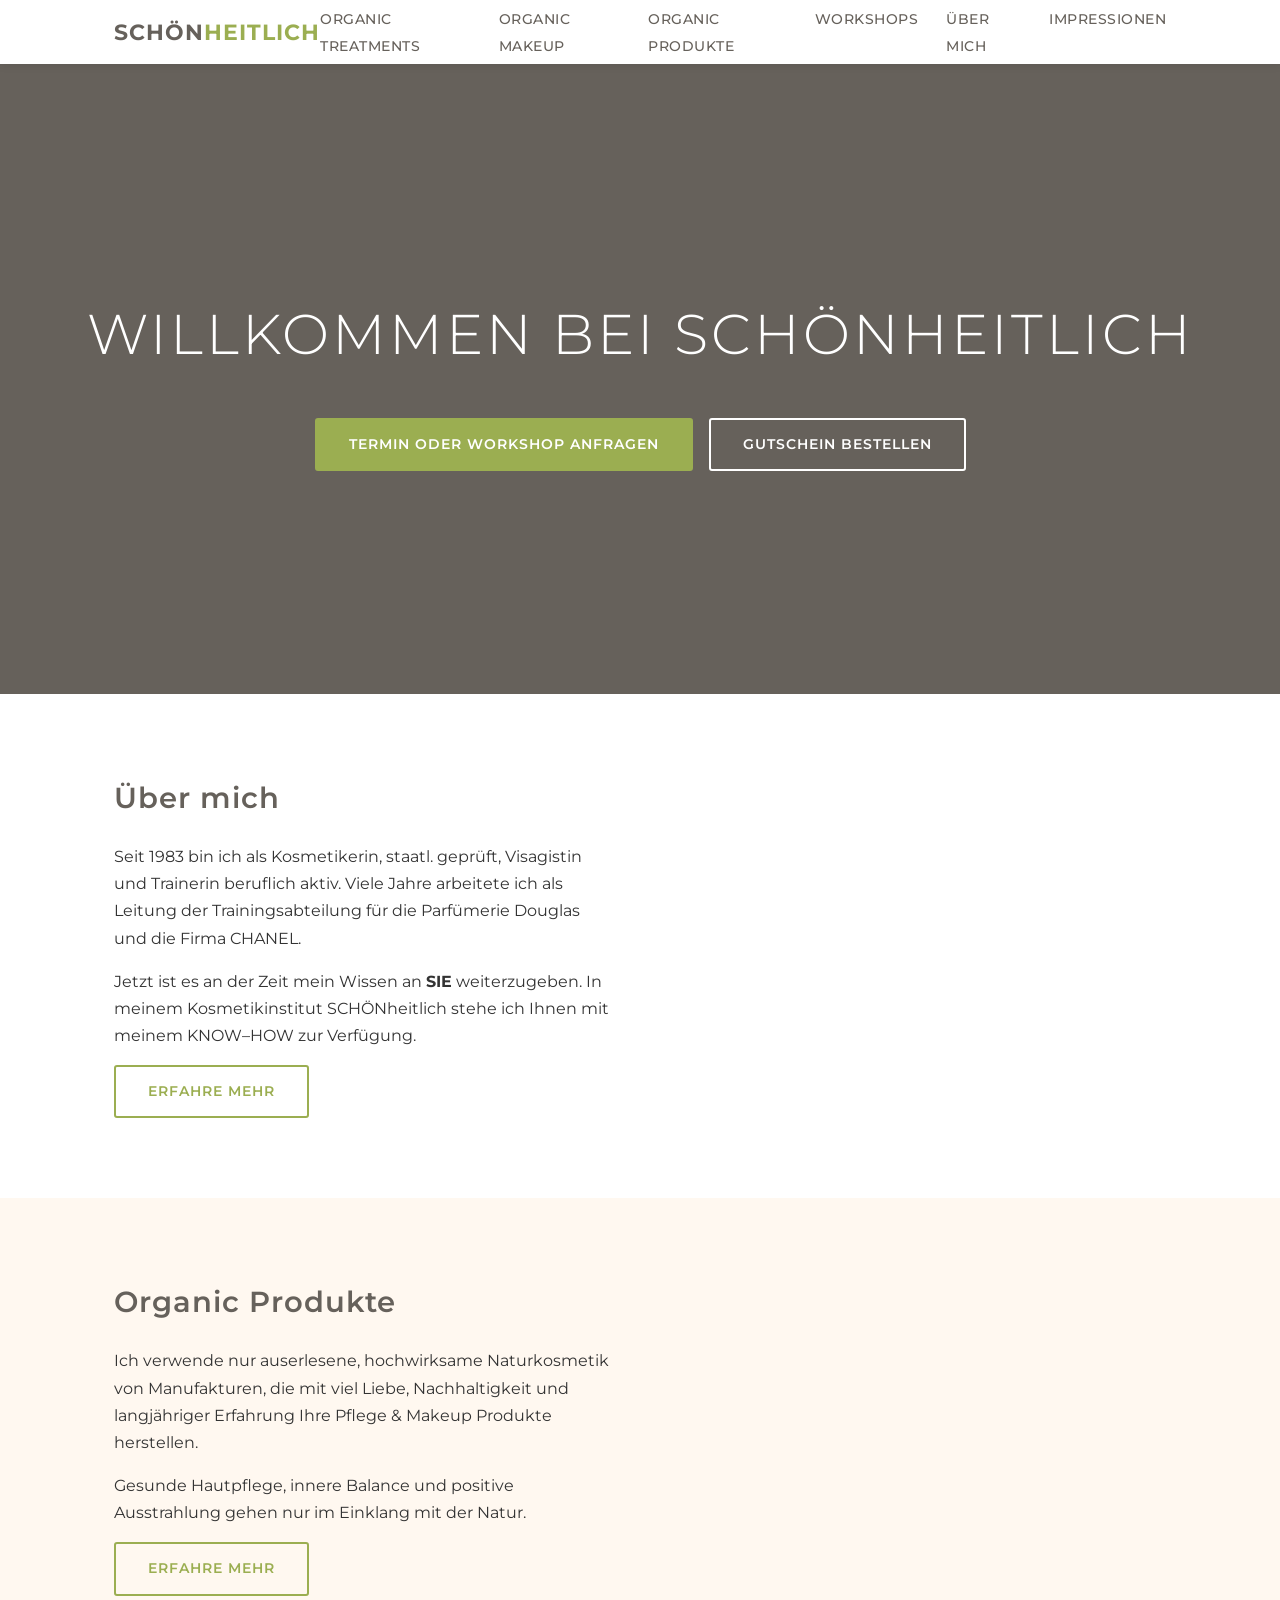
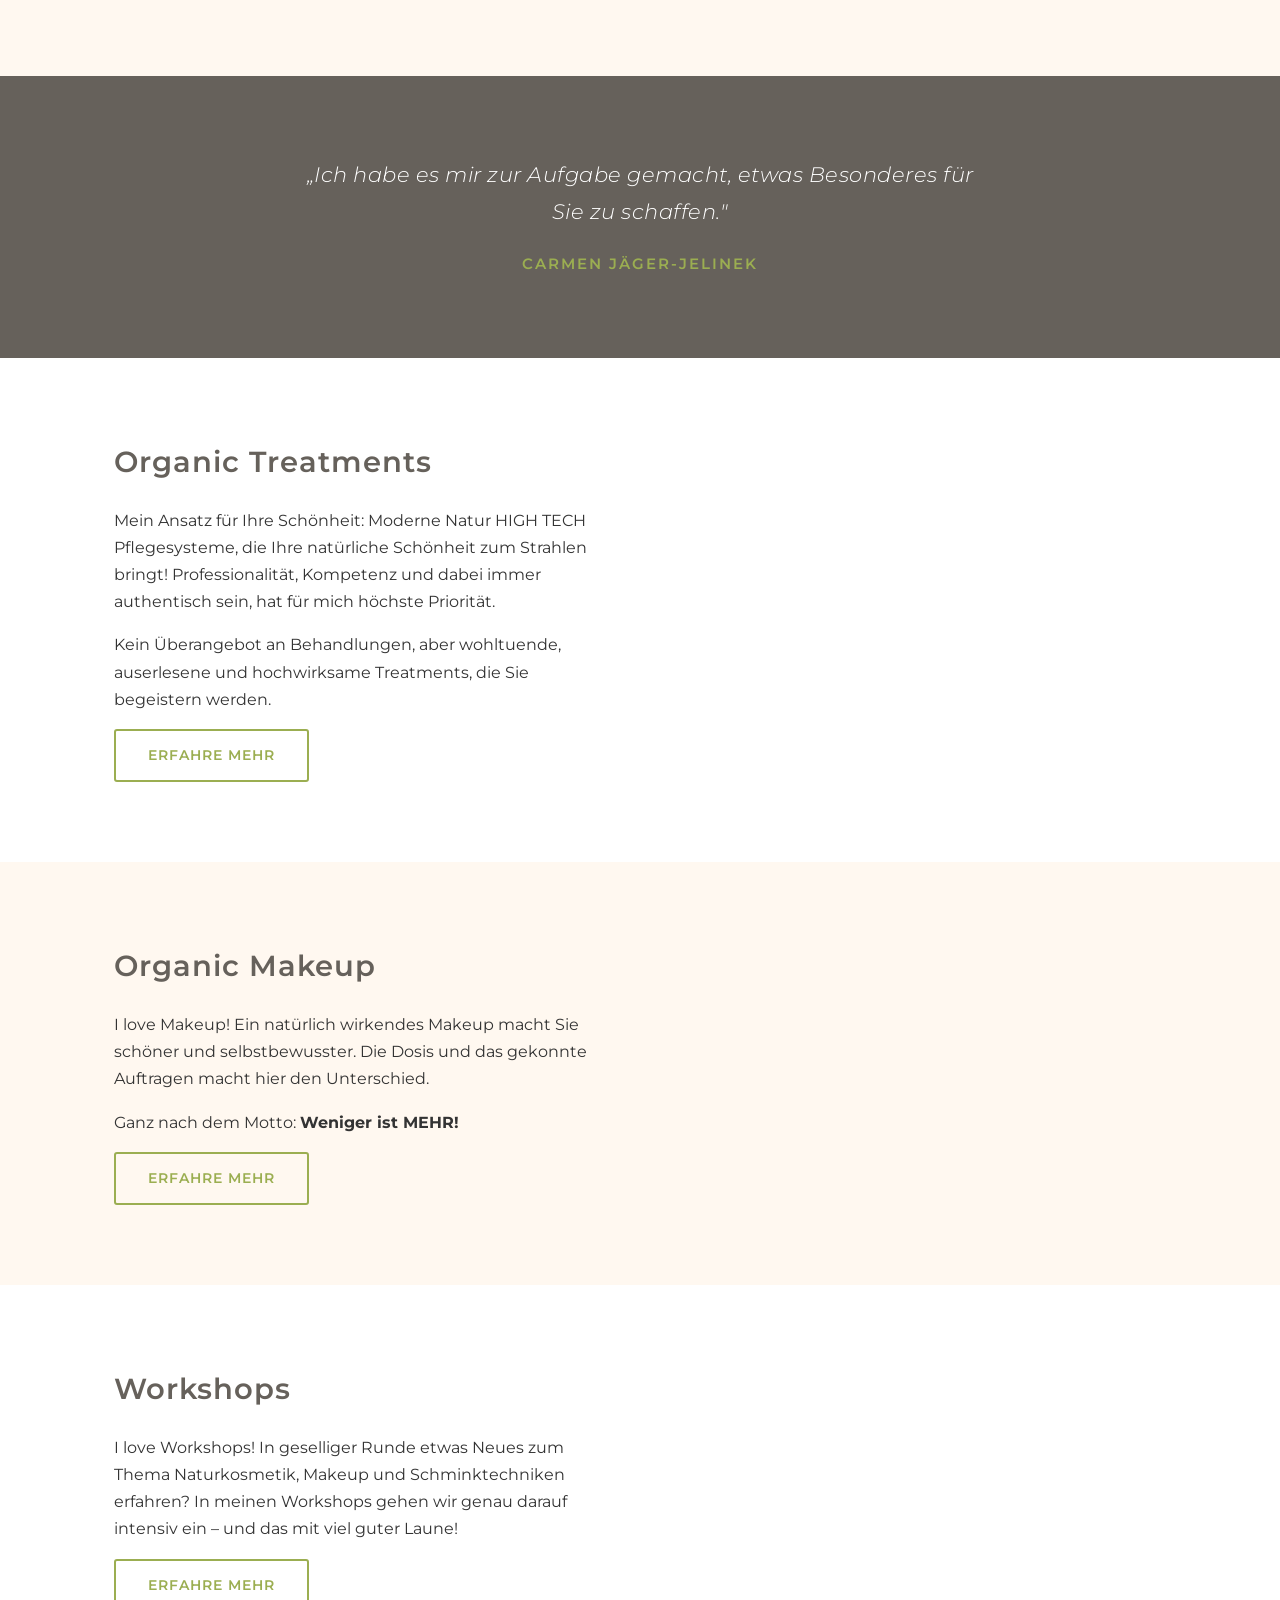
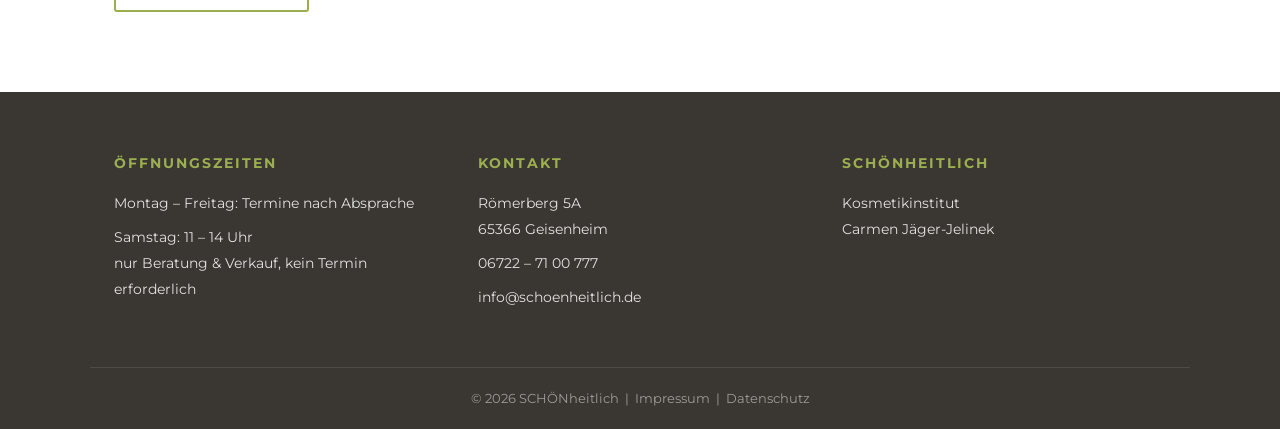
==== index.html @ 06142562 "Add files via upload" ====
<!DOCTYPE html>
<html lang="de">
<head>
  <meta charset="UTF-8" />
  <meta name="viewport" content="width=device-width, initial-scale=1.0" />
  <title>SCHÖNheitlich – Kosmetikinstitut Carmen Jäger-Jelinek</title>
  <meta name="description" content="Kosmetikinstitut SCHÖNheitlich in Geisenheim – Organic Treatments, Makeup, Workshops und Naturkosmetik von Carmen Jäger-Jelinek." />
  <link rel="preconnect" href="https://fonts.googleapis.com" />
  <link rel="preconnect" href="https://fonts.gstatic.com" crossorigin />
  <link href="https://fonts.googleapis.com/css2?family=Montserrat:wght@300;400;500;600;700&display=swap" rel="stylesheet" />
  <link rel="stylesheet" href="style.css" />
</head>
<body>

  <!-- NAVIGATION -->
  <nav class="navbar">
    <div class="nav-container">
      <a href="index.html" class="nav-logo">SCHÖN<span>heitlich</span></a>
      <button class="nav-toggle" onclick="toggleMenu()">☰</button>
      <ul class="nav-links" id="navLinks">
        <li><a href="behandlungen.html">Organic Treatments</a></li>
        <li><a href="makeup.html">Organic Makeup</a></li>
        <li><a href="produkte.html">Organic Produkte</a></li>
        <li><a href="workshops.html">Workshops</a></li>
        <li><a href="ueber-mich.html">Über mich</a></li>
        <li><a href="impressionen.html">Impressionen</a></li>
      </ul>
    </div>
  </nav>

  <!-- HERO -->
  <section class="hero">
    <div class="hero-overlay"></div>
    <div class="hero-content">
      <h1>Willkommen bei Schönheitlich</h1>
      <div class="hero-buttons">
        <a href="mailto:info@schoenheitlich.de?subject=Terminanfrage" class="btn btn-primary">Termin oder Workshop anfragen</a>
        <a href="mailto:info@schoenheitlich.de?subject=Gutschein bestellen" class="btn btn-outline">Gutschein bestellen</a>
      </div>
    </div>
  </section>

  <!-- ÜBER MICH TEASER -->
  <section class="section section-light">
    <div class="container two-col">
      <div class="text-block">
        <h2>Über mich</h2>
        <p>Seit 1983 bin ich als Kosmetikerin, staatl. geprüft, Visagistin und Trainerin beruflich aktiv. Viele Jahre arbeitete ich als Leitung der Trainingsabteilung für die Parfümerie Douglas und die Firma CHANEL.</p>
        <p>Jetzt ist es an der Zeit mein Wissen an <strong>SIE</strong> weiterzugeben. In meinem Kosmetikinstitut SCHÖNheitlich stehe ich Ihnen mit meinem KNOW–HOW zur Verfügung.</p>
        <a href="ueber-mich.html" class="btn btn-secondary">Erfahre mehr</a>
      </div>
      <div class="image-block">
        <img src="images/about-me-1.jpg" alt="Carmen Jäger-Jelinek" onerror="this.style.display='none'" />
      </div>
    </div>
  </section>

  <!-- ORGANIC PRODUKTE TEASER -->
  <section class="section section-cream">
    <div class="container two-col reverse">
      <div class="image-block">
        <img src="images/products-1-1.jpg" alt="Organic Produkte" onerror="this.style.display='none'" />
      </div>
      <div class="text-block">
        <h2>Organic Produkte</h2>
        <p>Ich verwende nur auserlesene, hochwirksame Naturkosmetik von Manufakturen, die mit viel Liebe, Nachhaltigkeit und langjähriger Erfahrung Ihre Pflege & Makeup Produkte herstellen.</p>
        <p>Gesunde Hautpflege, innere Balance und positive Ausstrahlung gehen nur im Einklang mit der Natur.</p>
        <a href="produkte.html" class="btn btn-secondary">Erfahre mehr</a>
      </div>
    </div>
  </section>

  <!-- ZITAT -->
  <section class="section section-dark quote-section">
    <div class="container">
      <blockquote>
        „Ich habe es mir zur Aufgabe gemacht, etwas Besonderes für Sie zu schaffen."
        <cite>Carmen Jäger-Jelinek</cite>
      </blockquote>
    </div>
  </section>

  <!-- TREATMENTS TEASER -->
  <section class="section section-light">
    <div class="container two-col">
      <div class="text-block">
        <h2>Organic Treatments</h2>
        <p>Mein Ansatz für Ihre Schönheit: Moderne Natur HIGH TECH Pflegesysteme, die Ihre natürliche Schönheit zum Strahlen bringt! Professionalität, Kompetenz und dabei immer authentisch sein, hat für mich höchste Priorität.</p>
        <p>Kein Überangebot an Behandlungen, aber wohltuende, auserlesene und hochwirksame Treatments, die Sie begeistern werden.</p>
        <a href="behandlungen.html" class="btn btn-secondary">Erfahre mehr</a>
      </div>
      <div class="image-block">
        <img src="images/treatments-1-1.jpg" alt="Organic Treatments" onerror="this.style.display='none'" />
      </div>
    </div>
  </section>

  <!-- MAKEUP TEASER -->
  <section class="section section-cream">
    <div class="container two-col reverse">
      <div class="image-block">
        <img src="images/makeup-1.jpg" alt="Organic Makeup" onerror="this.style.display='none'" />
      </div>
      <div class="text-block">
        <h2>Organic Makeup</h2>
        <p>I love Makeup! Ein natürlich wirkendes Makeup macht Sie schöner und selbstbewusster. Die Dosis und das gekonnte Auftragen macht hier den Unterschied.</p>
        <p>Ganz nach dem Motto: <strong>Weniger ist MEHR!</strong></p>
        <a href="makeup.html" class="btn btn-secondary">Erfahre mehr</a>
      </div>
    </div>
  </section>

  <!-- WORKSHOPS TEASER -->
  <section class="section section-light">
    <div class="container two-col">
      <div class="text-block">
        <h2>Workshops</h2>
        <p>I love Workshops! In geselliger Runde etwas Neues zum Thema Naturkosmetik, Makeup und Schminktechniken erfahren? In meinen Workshops gehen wir genau darauf intensiv ein – und das mit viel guter Laune!</p>
        <a href="workshops.html" class="btn btn-secondary">Erfahre mehr</a>
      </div>
      <div class="image-block">
        <img src="images/workshops-1.jpg" alt="Workshops" onerror="this.style.display='none'" />
      </div>
    </div>
  </section>

  <!-- FOOTER -->
  <footer class="footer">
    <div class="container footer-grid">
      <div class="footer-col">
        <h3>Öffnungszeiten</h3>
        <p>Montag – Freitag: Termine nach Absprache</p>
        <p>Samstag: 11 – 14 Uhr<br/>nur Beratung & Verkauf, kein Termin erforderlich</p>
      </div>
      <div class="footer-col">
        <h3>Kontakt</h3>
        <p>Römerberg 5A<br/>65366 Geisenheim</p>
        <p><a href="tel:+4967227100777">06722 – 71 00 777</a></p>
        <p><a href="mailto:info@schoenheitlich.de">info@schoenheitlich.de</a></p>
      </div>
      <div class="footer-col">
        <h3>SCHÖNheitlich</h3>
        <p>Kosmetikinstitut<br/>Carmen Jäger-Jelinek</p>
      </div>
    </div>
    <div class="footer-bottom">
      <p>© 2026 SCHÖNheitlich &nbsp;|&nbsp; <a href="impressum.html">Impressum</a> &nbsp;|&nbsp; <a href="datenschutz.html">Datenschutz</a></p>
    </div>
  </footer>

  <script>
    function toggleMenu() {
      document.getElementById('navLinks').classList.toggle('open');
    }
  </script>
</body>
</html>
---- style.css ----
/* ============================================================
   SCHÖNheitlich – Stylesheet
   Farben: Olivgrün #9BAE51, Warmgrau #66615B, Creme #FFEBCB
   Schrift: Montserrat (Google Fonts)
   ============================================================ */

*, *::before, *::after { box-sizing: border-box; margin: 0; padding: 0; }

:root {
  --green:   #9BAE51;
  --green-dark: #7a8c3e;
  --gray:    #66615B;
  --cream:   #FFF8F0;
  --dark:    #333333;
  --white:   #ffffff;
  --font:    'Montserrat', Helvetica, Arial, sans-serif;
}

html { scroll-behavior: smooth; }

body {
  font-family: var(--font);
  color: var(--dark);
  background: var(--white);
  font-size: 16px;
  line-height: 1.7;
}

/* ── LINKS ── */
a { color: var(--green); text-decoration: none; }
a:hover { color: var(--green-dark); }

/* ── CONTAINER ── */
.container {
  max-width: 1100px;
  margin: 0 auto;
  padding: 0 24px;
}

/* ── NAVIGATION ── */
.navbar {
  position: sticky;
  top: 0;
  z-index: 100;
  background: var(--white);
  box-shadow: 0 2px 8px rgba(0,0,0,0.08);
}

.nav-container {
  max-width: 1100px;
  margin: 0 auto;
  padding: 0 24px;
  display: flex;
  align-items: center;
  justify-content: space-between;
  height: 64px;
}

.nav-logo {
  font-size: 1.4rem;
  font-weight: 700;
  color: var(--gray);
  letter-spacing: 1px;
  text-transform: uppercase;
}
.nav-logo span { color: var(--green); }

.nav-links {
  list-style: none;
  display: flex;
  gap: 28px;
}

.nav-links a {
  font-size: 0.85rem;
  font-weight: 500;
  color: var(--gray);
  text-transform: uppercase;
  letter-spacing: 0.5px;
  transition: color 0.2s;
}
.nav-links a:hover { color: var(--green); }

.nav-toggle {
  display: none;
  background: none;
  border: none;
  font-size: 1.5rem;
  cursor: pointer;
  color: var(--gray);
}

/* ── HERO ── */
.hero {
  position: relative;
  min-height: 70vh;
  background: var(--gray) url('images/hero.jpg') center/cover no-repeat;
  display: flex;
  align-items: center;
  justify-content: center;
  text-align: center;
}

.hero-overlay {
  position: absolute;
  inset: 0;
  background: rgba(102, 97, 91, 0.55);
}

.hero-content {
  position: relative;
  z-index: 1;
  color: var(--white);
  padding: 40px 24px;
}

.hero-content h1 {
  font-size: clamp(2rem, 5vw, 3.5rem);
  font-weight: 300;
  letter-spacing: 3px;
  text-transform: uppercase;
  margin-bottom: 36px;
}

.hero-buttons {
  display: flex;
  gap: 16px;
  justify-content: center;
  flex-wrap: wrap;
}

/* ── BUTTONS ── */
.btn {
  display: inline-block;
  padding: 13px 32px;
  font-family: var(--font);
  font-size: 0.85rem;
  font-weight: 600;
  letter-spacing: 1px;
  text-transform: uppercase;
  border-radius: 3px;
  cursor: pointer;
  transition: all 0.2s;
}

.btn-primary {
  background: var(--green);
  color: var(--white);
  border: 2px solid var(--green);
}
.btn-primary:hover {
  background: var(--green-dark);
  border-color: var(--green-dark);
  color: var(--white);
}

.btn-outline {
  background: transparent;
  color: var(--white);
  border: 2px solid var(--white);
}
.btn-outline:hover {
  background: var(--white);
  color: var(--gray);
}

.btn-secondary {
  background: transparent;
  color: var(--green);
  border: 2px solid var(--green);
}
.btn-secondary:hover {
  background: var(--green);
  color: var(--white);
}

/* ── SECTIONS ── */
.section { padding: 80px 0; }
.section-light { background: var(--white); }
.section-cream  { background: var(--cream); }
.section-dark   { background: var(--gray); color: var(--white); }

.section h2 {
  font-size: 1.8rem;
  font-weight: 600;
  color: var(--gray);
  margin-bottom: 20px;
  letter-spacing: 1px;
}

.section-dark h2 { color: var(--white); }

.section p { margin-bottom: 16px; color: inherit; }

/* ── TWO COLUMN LAYOUT ── */
.two-col {
  display: grid;
  grid-template-columns: 1fr 1fr;
  gap: 60px;
  align-items: center;
}

.two-col.reverse { direction: rtl; }
.two-col.reverse > * { direction: ltr; }

.image-block img {
  width: 100%;
  height: 380px;
  object-fit: cover;
  border-radius: 4px;
  display: block;
}

/* ── QUOTE ── */
.quote-section { text-align: center; }
blockquote {
  font-size: 1.3rem;
  font-weight: 300;
  font-style: italic;
  letter-spacing: 0.5px;
  line-height: 1.8;
  max-width: 700px;
  margin: 0 auto;
}
blockquote cite {
  display: block;
  margin-top: 20px;
  font-size: 0.95rem;
  font-weight: 600;
  font-style: normal;
  letter-spacing: 2px;
  text-transform: uppercase;
  color: var(--green);
}

/* ── PAGE HEADER ── */
.page-header {
  background: var(--gray);
  color: var(--white);
  padding: 70px 24px 50px;
  text-align: center;
}
.page-header h1 {
  font-size: clamp(1.8rem, 4vw, 3rem);
  font-weight: 300;
  letter-spacing: 3px;
  text-transform: uppercase;
  margin-bottom: 12px;
}
.page-header p {
  font-size: 1.05rem;
  font-weight: 300;
  opacity: 0.85;
  max-width: 680px;
  margin: 0 auto;
}

/* ── SERVICE GRID ── */
.service-grid {
  display: grid;
  grid-template-columns: repeat(auto-fill, minmax(280px, 1fr));
  gap: 24px;
  margin-top: 40px;
}

.service-card {
  background: var(--white);
  border: 1px solid #e8e4df;
  border-radius: 4px;
  padding: 28px;
  transition: box-shadow 0.2s;
}
.service-card:hover { box-shadow: 0 4px 16px rgba(0,0,0,0.08); }

.service-card h3 {
  font-size: 1rem;
  font-weight: 600;
  color: var(--gray);
  margin-bottom: 6px;
}
.service-card .duration {
  font-size: 0.85rem;
  color: var(--green);
  font-weight: 500;
}

/* ── CATEGORY TITLE ── */
.category-title {
  font-size: 1.3rem;
  font-weight: 600;
  color: var(--green);
  border-bottom: 2px solid var(--green);
  padding-bottom: 8px;
  margin: 48px 0 20px;
  text-transform: uppercase;
  letter-spacing: 1px;
}

/* ── PRODUCT CARDS ── */
.product-grid {
  display: grid;
  grid-template-columns: repeat(auto-fill, minmax(300px, 1fr));
  gap: 32px;
  margin-top: 40px;
}

.product-card {
  background: var(--white);
  border: 1px solid #e8e4df;
  border-radius: 4px;
  padding: 32px 28px;
  transition: box-shadow 0.2s;
}
.product-card:hover { box-shadow: 0 4px 16px rgba(0,0,0,0.08); }

.product-card h3 {
  font-size: 1.1rem;
  font-weight: 700;
  color: var(--gray);
  margin-bottom: 12px;
}
.product-card p {
  font-size: 0.92rem;
  color: #555;
  margin-bottom: 8px;
  line-height: 1.6;
}

/* ── ABOUT PAGE ── */
.about-content {
  display: grid;
  grid-template-columns: 1fr 1fr;
  gap: 60px;
  align-items: start;
}
.about-content img {
  width: 100%;
  border-radius: 4px;
}
.about-text h2 {
  margin-bottom: 20px;
}
.about-text p {
  margin-bottom: 16px;
  color: var(--dark);
}
.about-signature {
  margin-top: 28px;
  font-size: 1.1rem;
  font-style: italic;
  font-weight: 500;
  color: var(--green);
}

/* ── FOOTER ── */
.footer {
  background: #3a3631;
  color: rgba(255,255,255,0.85);
  padding: 60px 0 0;
}

.footer-grid {
  display: grid;
  grid-template-columns: repeat(auto-fit, minmax(200px, 1fr));
  gap: 40px;
  padding-bottom: 48px;
}

.footer-col h3 {
  font-size: 0.85rem;
  font-weight: 700;
  letter-spacing: 2px;
  text-transform: uppercase;
  color: var(--green);
  margin-bottom: 16px;
}

.footer-col p {
  font-size: 0.9rem;
  line-height: 1.8;
  margin-bottom: 8px;
}

.footer-col a {
  color: rgba(255,255,255,0.85);
  transition: color 0.2s;
}
.footer-col a:hover { color: var(--green); }

.footer-bottom {
  border-top: 1px solid rgba(255,255,255,0.1);
  padding: 20px 24px;
  text-align: center;
  font-size: 0.8rem;
  color: rgba(255,255,255,0.5);
  max-width: 1100px;
  margin: 0 auto;
}
.footer-bottom a { color: rgba(255,255,255,0.5); }
.footer-bottom a:hover { color: var(--green); }

/* ── IMPRESSIONEN ── */
.gallery-grid {
  display: grid;
  grid-template-columns: repeat(auto-fill, minmax(280px, 1fr));
  gap: 16px;
  margin-top: 40px;
}
.gallery-grid img {
  width: 100%;
  height: 260px;
  object-fit: cover;
  border-radius: 4px;
  display: block;
  transition: transform 0.3s;
}
.gallery-grid img:hover { transform: scale(1.02); }

/* ── RESPONSIVE ── */
@media (max-width: 768px) {
  .nav-toggle { display: block; }
  .nav-links {
    display: none;
    flex-direction: column;
    position: absolute;
    top: 64px;
    left: 0; right: 0;
    background: var(--white);
    padding: 16px 24px 24px;
    box-shadow: 0 4px 12px rgba(0,0,0,0.1);
    gap: 16px;
  }
  .nav-links.open { display: flex; }

  .two-col,
  .two-col.reverse,
  .about-content {
    grid-template-columns: 1fr;
    direction: ltr;
    gap: 32px;
  }

  .hero { min-height: 55vh; }
  .section { padding: 56px 0; }
  .image-block img { height: 260px; }
}
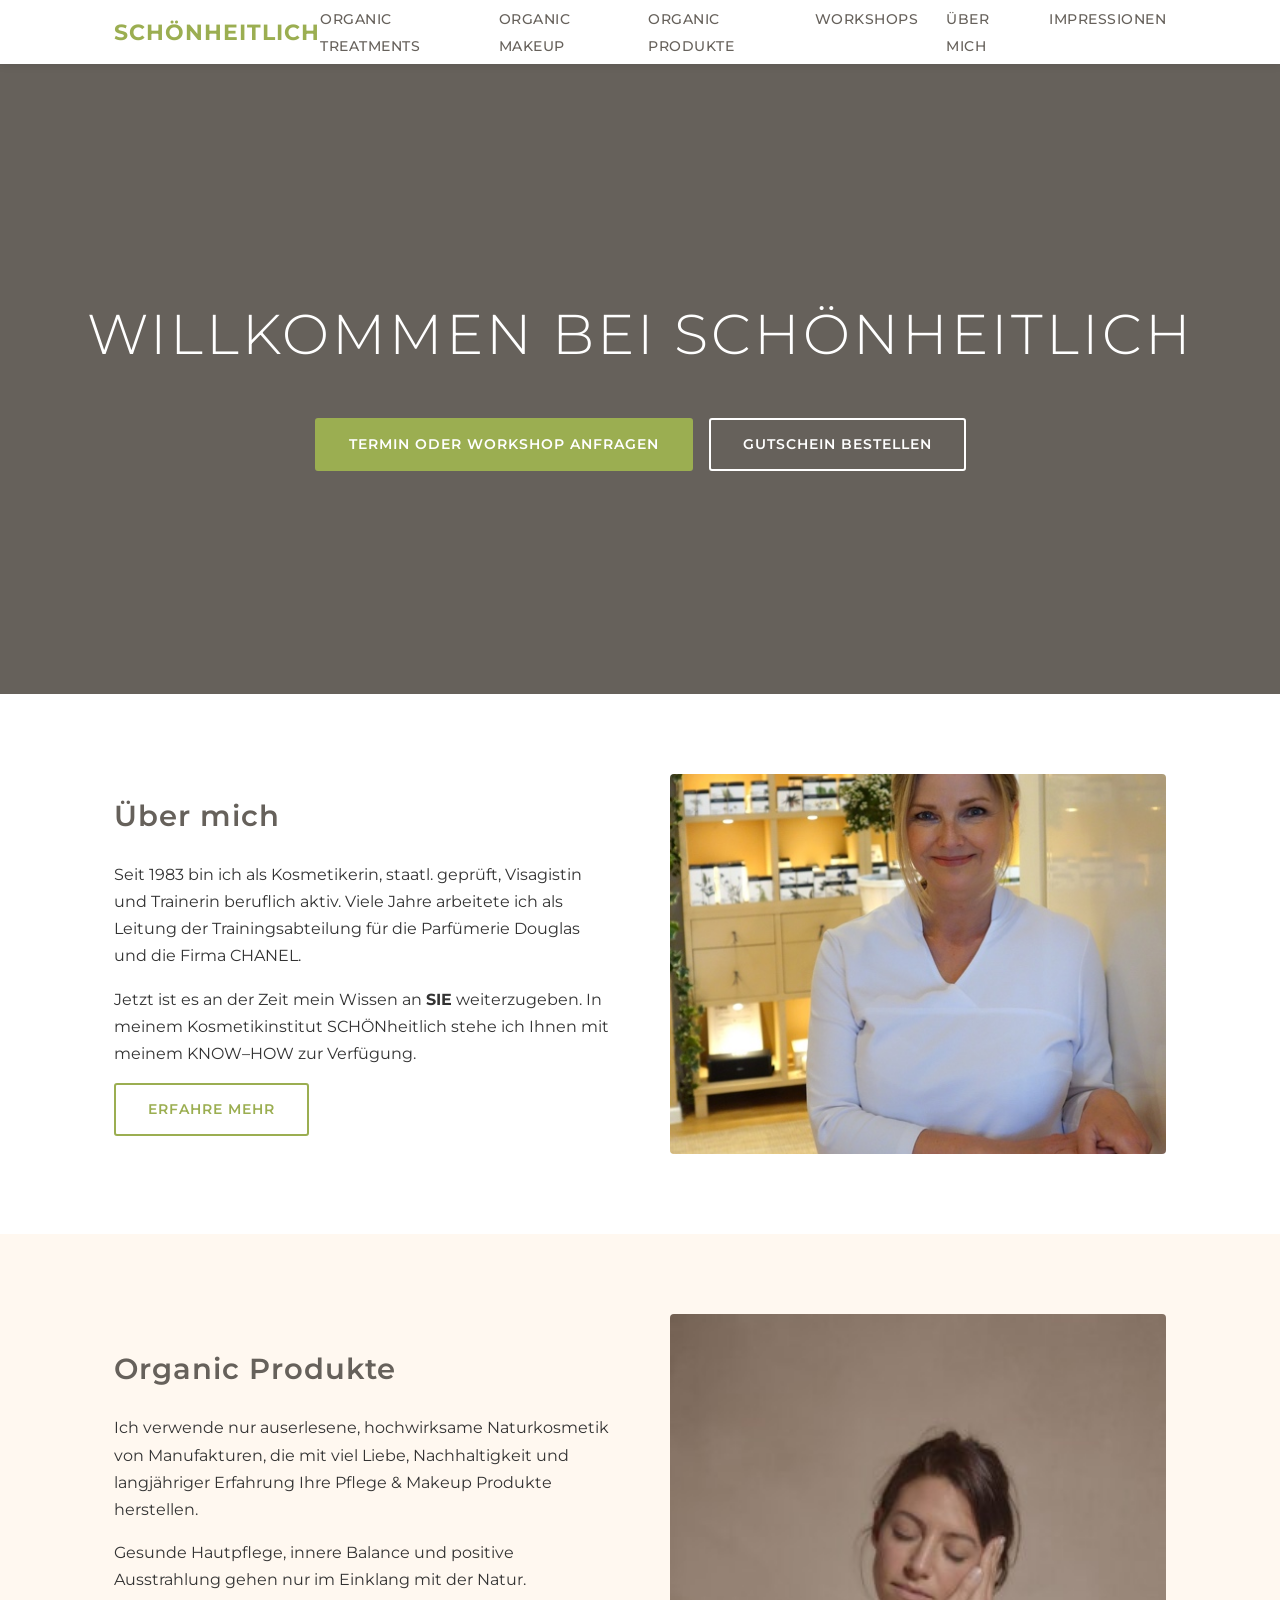
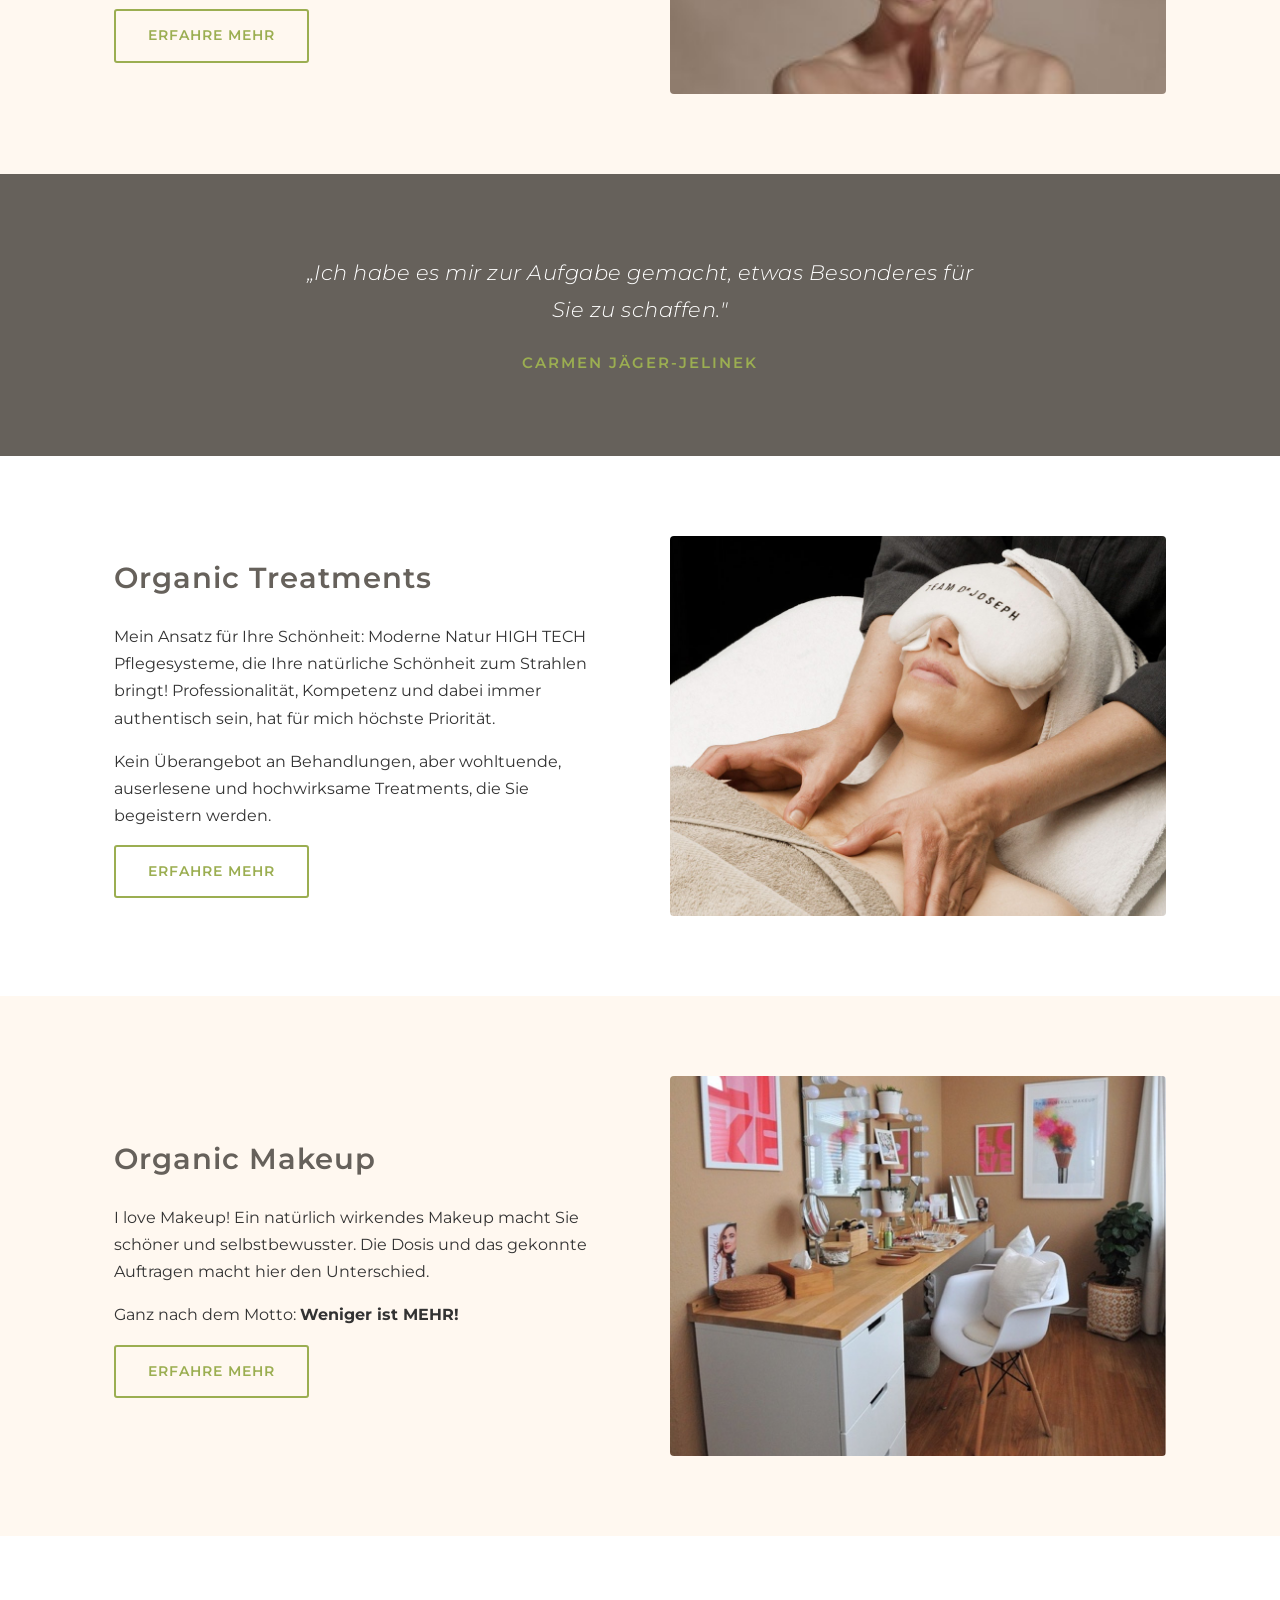
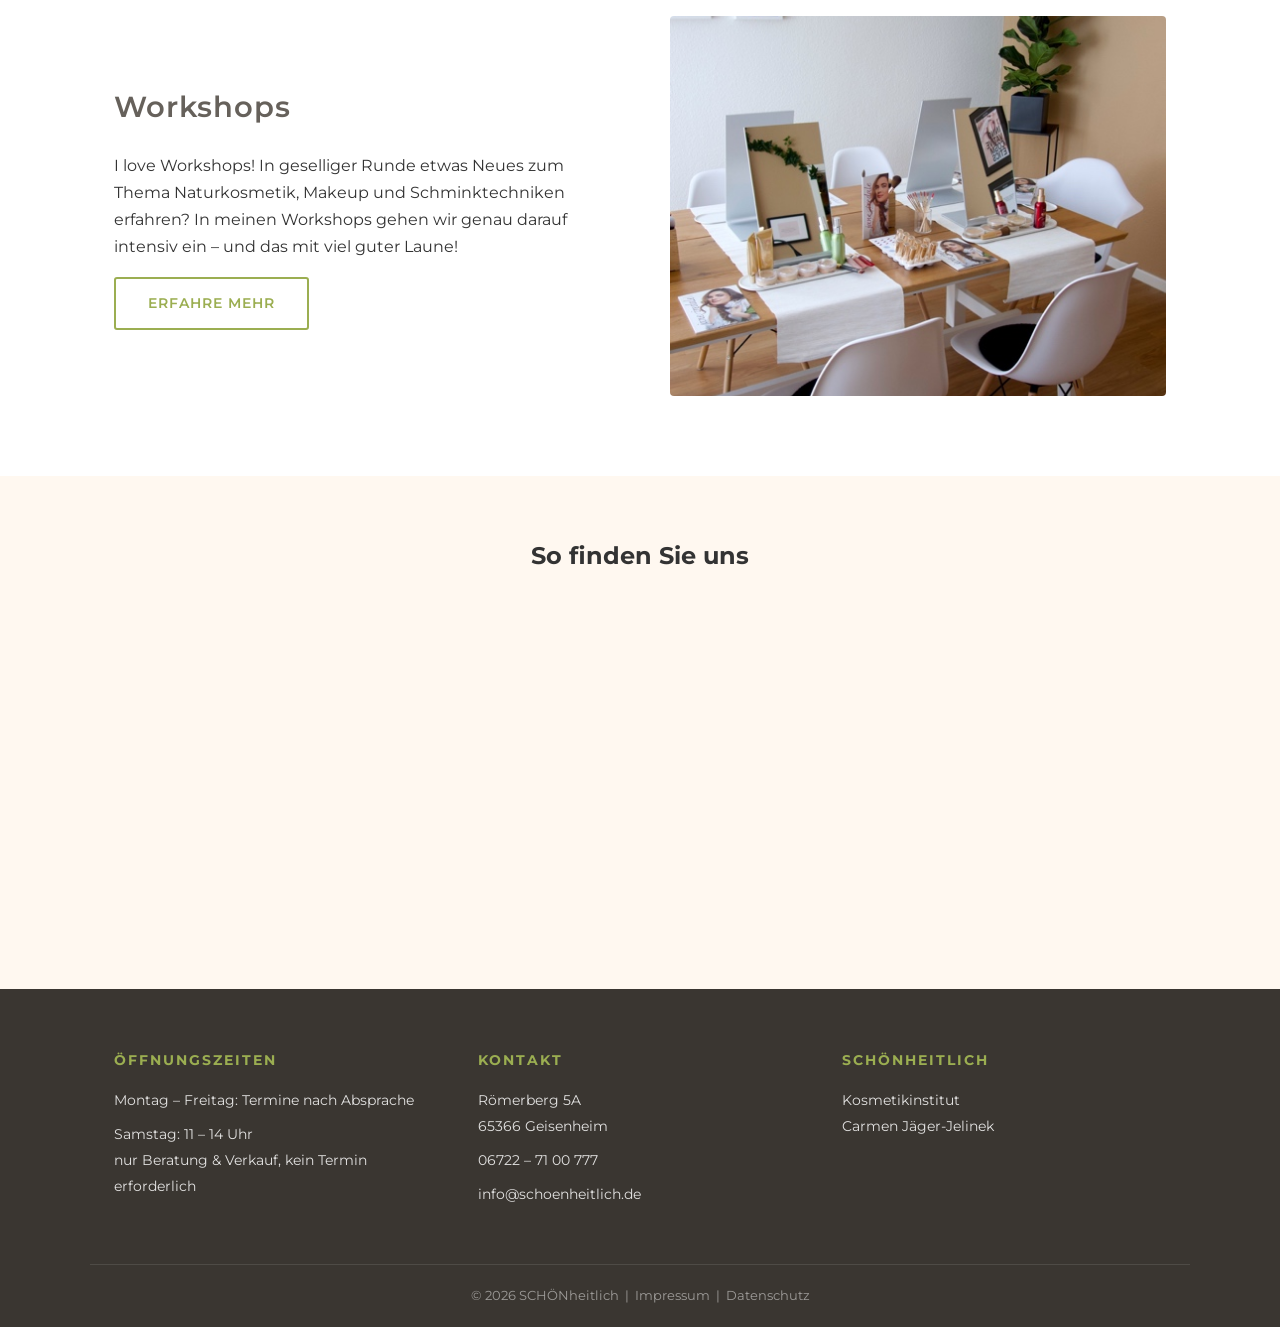
==== commit f9afbdb5: "Add files via upload" ====
--- a/index.html
+++ b/index.html
@@ -15,7 +15,10 @@
   <!-- NAVIGATION -->
   <nav class="navbar">
     <div class="nav-container">
-      <a href="index.html" class="nav-logo">SCHÖN<span>heitlich</span></a>
+      <a href="index.html" class="nav-logo">
+        <img src="images/logo-nav.svg" alt="SCHÖNheitlich Logo" onerror="this.style.display='none';this.nextElementSibling.style.display='inline'" />
+        <span class="logo-fallback">SCHÖN<span style="color:var(--green)">heitlich</span></span>
+      </a>
       <button class="nav-toggle" onclick="toggleMenu()">☰</button>
       <ul class="nav-links" id="navLinks">
         <li><a href="behandlungen.html">Organic Treatments</a></li>
@@ -124,6 +127,20 @@
     </div>
   </section>
 
+  <!-- GOOGLE MAPS -->
+  <section class="map-section">
+    <div class="container">
+      <h2>So finden Sie uns</h2>
+    </div>
+    <div class="map-wrapper">
+      <iframe
+        src="https://maps.google.com/maps?q=R%C3%B6merberg+5A%2C+65366+Geisenheim%2C+Deutschland&output=embed&z=15&hl=de"
+        loading="lazy"
+        title="SCHÖNheitlich auf Google Maps">
+      </iframe>
+    </div>
+  </section>
+
   <!-- FOOTER -->
   <footer class="footer">
     <div class="container footer-grid">
--- a/style.css
+++ b/style.css
@@ -57,13 +57,21 @@
 }
 
 .nav-logo {
+  display: flex;
+  align-items: center;
   font-size: 1.4rem;
   font-weight: 700;
   color: var(--gray);
   letter-spacing: 1px;
   text-transform: uppercase;
 }
+.nav-logo img {
+  height: 44px;
+  width: auto;
+}
 .nav-logo span { color: var(--green); }
+.nav-logo .logo-fallback { display: none; }
+.nav-logo img + .logo-fallback { display: none; }
 
 .nav-links {
   list-style: none;
@@ -94,7 +102,7 @@
 .hero {
   position: relative;
   min-height: 70vh;
-  background: var(--gray) url('images/hero.jpg') center/cover no-repeat;
+  background: var(--gray) url('images/wakeup.jpg') center/cover no-repeat;
   display: flex;
   align-items: center;
   justify-content: center;
@@ -350,6 +358,60 @@
   font-style: italic;
   font-weight: 500;
   color: var(--green);
+}
+
+/* ── GOOGLE MAPS ── */
+.map-section {
+  background: var(--cream);
+  padding: 60px 0 0;
+}
+.map-section h2 {
+  text-align: center;
+  margin-bottom: 32px;
+}
+.map-wrapper {
+  width: 100%;
+  height: 380px;
+  overflow: hidden;
+}
+.map-wrapper iframe {
+  width: 100%;
+  height: 100%;
+  border: 0;
+  display: block;
+}
+
+/* ── PAGE HERO (Hintergrundbild auf Unterseiten) ── */
+.page-header-img {
+  position: relative;
+  min-height: 280px;
+  background: var(--gray) url('images/shop.jpg') center/cover no-repeat;
+  display: flex;
+  align-items: center;
+  justify-content: center;
+  text-align: center;
+}
+.page-header-img .overlay {
+  position: absolute;
+  inset: 0;
+  background: rgba(102, 97, 91, 0.6);
+}
+.page-header-img .page-header-content {
+  position: relative;
+  z-index: 1;
+  color: var(--white);
+}
+.page-header-img h1 {
+  font-size: clamp(1.8rem, 4vw, 3rem);
+  font-weight: 300;
+  letter-spacing: 3px;
+  text-transform: uppercase;
+  margin-bottom: 8px;
+  color: var(--white);
+}
+.page-header-img p {
+  opacity: 0.85;
+  font-size: 1rem;
 }
 
 /* ── FOOTER ── */
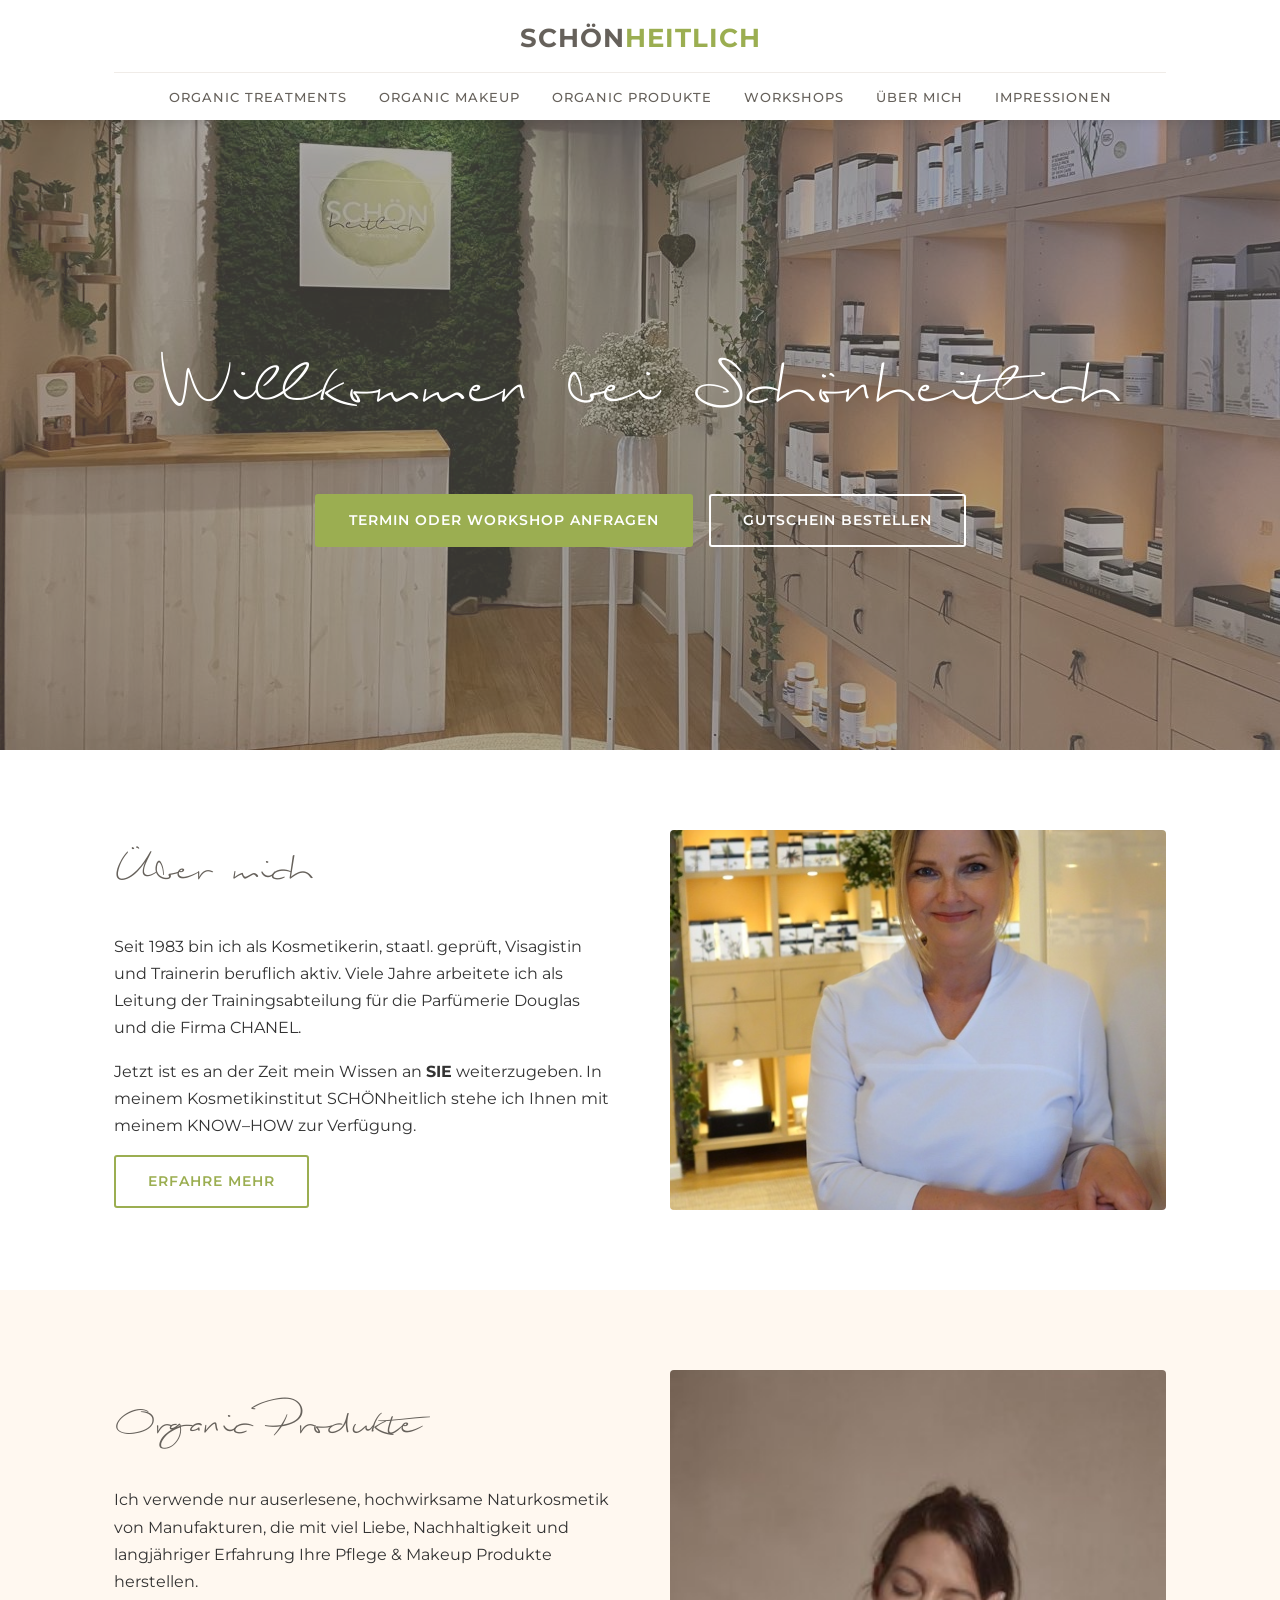
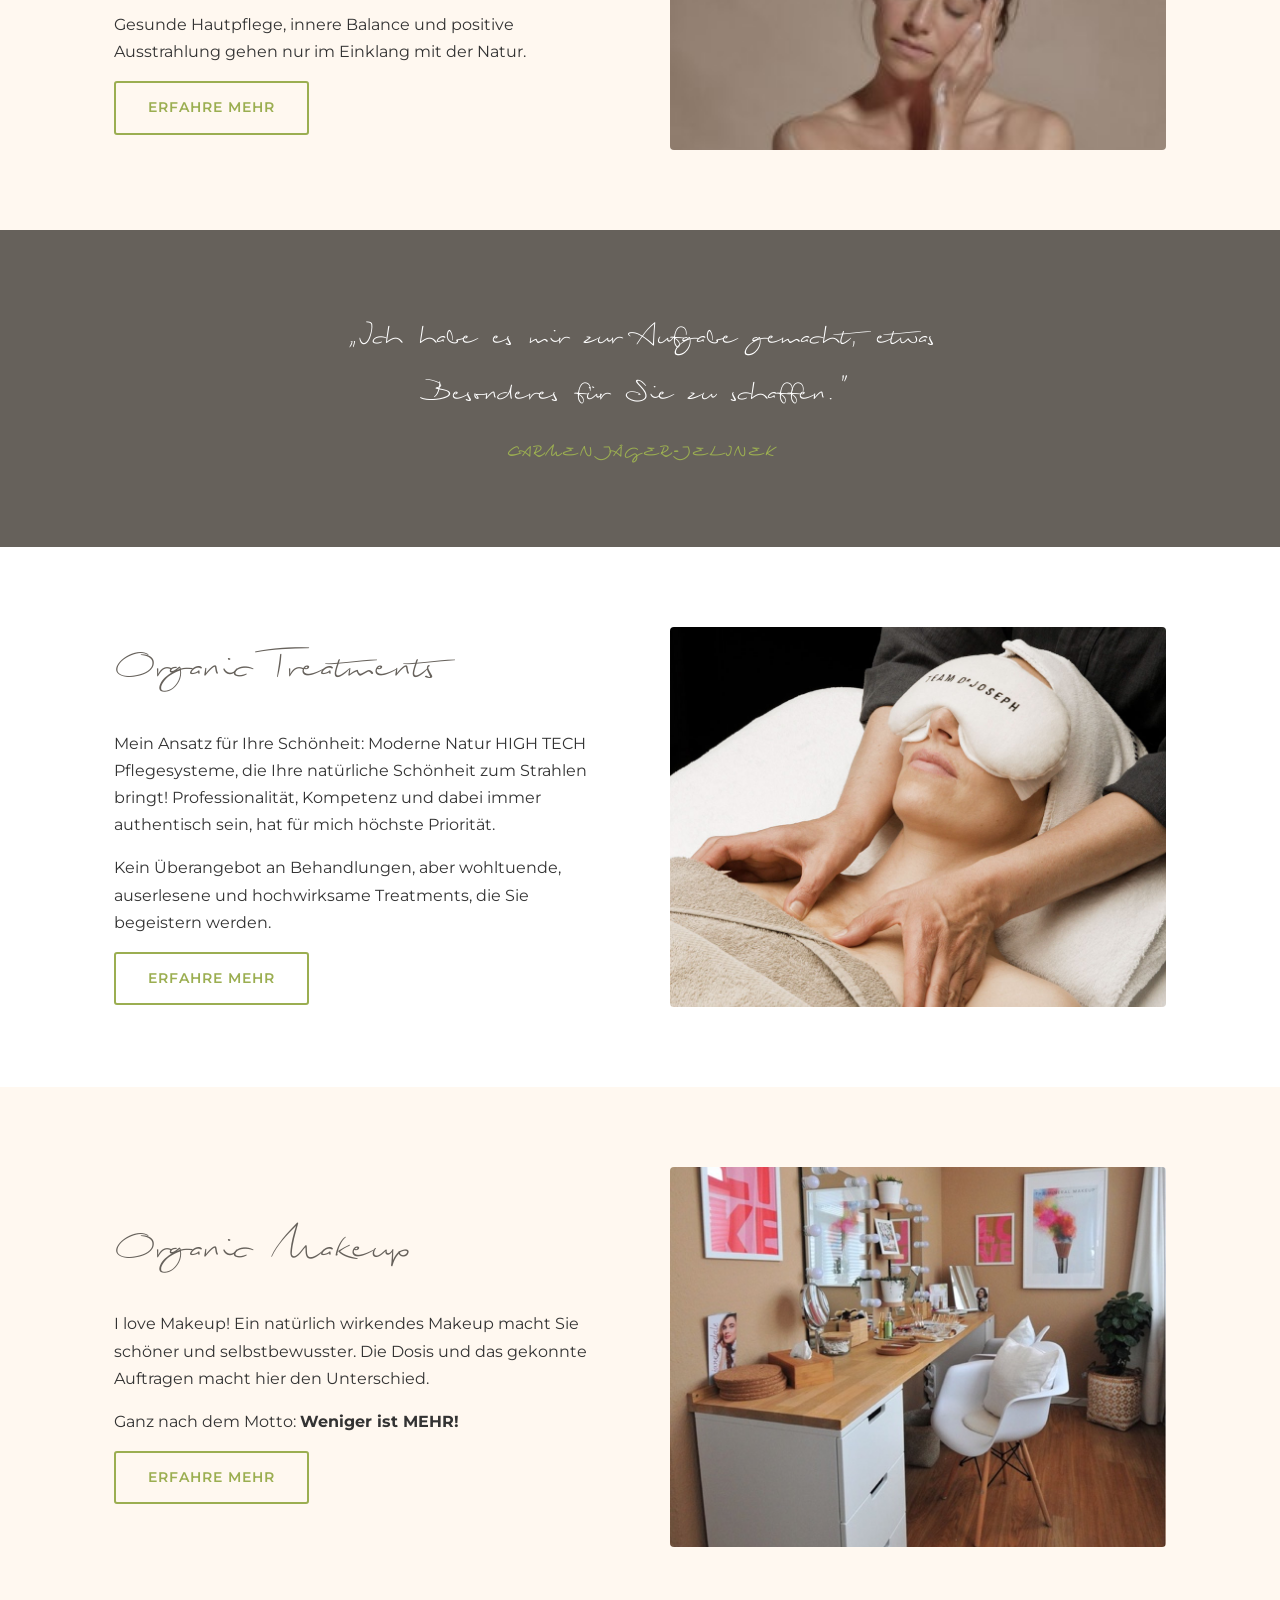
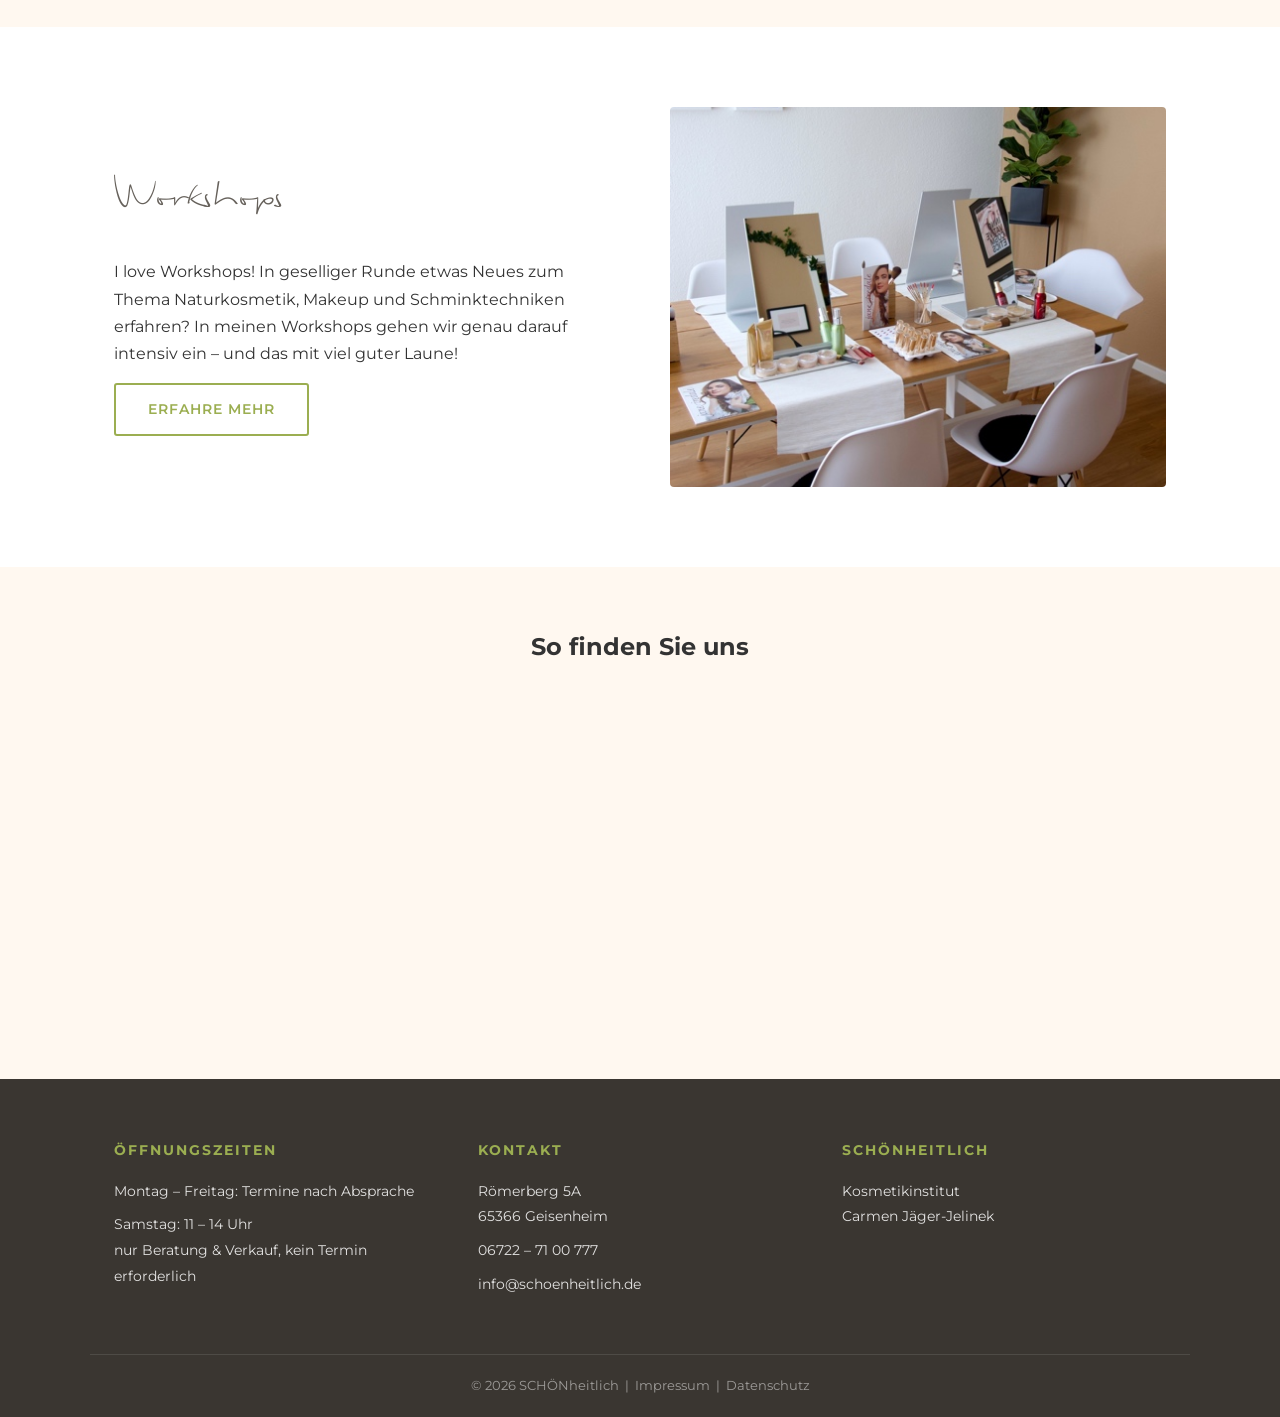
==== commit 286841e7: "Add files via upload" ====
--- a/index.html
+++ b/index.html
@@ -14,9 +14,9 @@
 
   <!-- NAVIGATION -->
   <nav class="navbar">
-    <div class="nav-container">
+    <div class="nav-container" style="position:relative;">
       <a href="index.html" class="nav-logo">
-        <img src="images/logo-nav.svg" alt="SCHÖNheitlich Logo" onerror="this.style.display='none';this.nextElementSibling.style.display='inline'" />
+        <img src="images/logo.svg" alt="SCHÖNheitlich Logo" onerror="this.style.display='none';this.nextElementSibling.style.display='inline'" />
         <span class="logo-fallback">SCHÖN<span style="color:var(--green)">heitlich</span></span>
       </a>
       <button class="nav-toggle" onclick="toggleMenu()">☰</button>
--- a/style.css
+++ b/style.css
@@ -1,8 +1,16 @@
 /* ============================================================
    SCHÖNheitlich – Stylesheet
    Farben: Olivgrün #9BAE51, Warmgrau #66615B, Creme #FFEBCB
-   Schrift: Montserrat (Google Fonts)
+   Schrift: Montserrat (Google Fonts) + biloxi-script für Überschriften
    ============================================================ */
+
+@font-face {
+  font-family: 'biloxi-script';
+  src: url('images/biloxi-script.ttf') format('truetype');
+  font-weight: 300;
+  font-style: normal;
+  font-display: swap;
+}
 
 *, *::before, *::after { box-sizing: border-box; margin: 0; padding: 0; }
 
@@ -49,42 +57,51 @@
 .nav-container {
   max-width: 1100px;
   margin: 0 auto;
-  padding: 0 24px;
+  padding: 16px 24px 0;
   display: flex;
+  flex-direction: column;
   align-items: center;
-  justify-content: space-between;
-  height: 64px;
-}
-
+}
+
+/* Logo – zentriert, oben */
 .nav-logo {
   display: flex;
   align-items: center;
-  font-size: 1.4rem;
+  justify-content: center;
+  margin-bottom: 12px;
+  text-decoration: none;
+}
+.nav-logo img {
+  height: 90px;
+  width: auto;
+}
+.nav-logo .logo-fallback {
+  display: none;
+  font-size: 1.6rem;
   font-weight: 700;
   color: var(--gray);
   letter-spacing: 1px;
   text-transform: uppercase;
 }
-.nav-logo img {
-  height: 44px;
-  width: auto;
-}
-.nav-logo span { color: var(--green); }
-.nav-logo .logo-fallback { display: none; }
-.nav-logo img + .logo-fallback { display: none; }
-
+
+/* Navigationslinks – zentriert, unter dem Logo */
 .nav-links {
   list-style: none;
   display: flex;
-  gap: 28px;
+  gap: 32px;
+  padding: 10px 0;
+  border-top: 1px solid #f0ece8;
+  width: 100%;
+  justify-content: center;
+  flex-wrap: wrap;
 }
 
 .nav-links a {
-  font-size: 0.85rem;
+  font-size: 0.82rem;
   font-weight: 500;
   color: var(--gray);
   text-transform: uppercase;
-  letter-spacing: 0.5px;
+  letter-spacing: 1px;
   transition: color 0.2s;
 }
 .nav-links a:hover { color: var(--green); }
@@ -96,13 +113,16 @@
   font-size: 1.5rem;
   cursor: pointer;
   color: var(--gray);
+  position: absolute;
+  right: 24px;
+  top: 20px;
 }
 
 /* ── HERO ── */
 .hero {
   position: relative;
   min-height: 70vh;
-  background: var(--gray) url('images/wakeup.jpg') center/cover no-repeat;
+  background: var(--gray) url('images/shop.jpg') center/cover no-repeat;
   display: flex;
   align-items: center;
   justify-content: center;
@@ -123,10 +143,11 @@
 }
 
 .hero-content h1 {
-  font-size: clamp(2rem, 5vw, 3.5rem);
-  font-weight: 300;
-  letter-spacing: 3px;
-  text-transform: uppercase;
+  font-family: 'biloxi-script', 'Dancing Script', cursive;
+  font-size: clamp(3rem, 7vw, 5rem);
+  font-weight: 300;
+  letter-spacing: normal;
+  text-transform: none;
   margin-bottom: 36px;
 }
 
@@ -189,11 +210,12 @@
 .section-dark   { background: var(--gray); color: var(--white); }
 
 .section h2 {
-  font-size: 1.8rem;
-  font-weight: 600;
+  font-family: 'biloxi-script', 'Dancing Script', cursive;
+  font-size: 3rem;
+  font-weight: 300;
   color: var(--gray);
   margin-bottom: 20px;
-  letter-spacing: 1px;
+  letter-spacing: normal;
 }
 
 .section-dark h2 { color: var(--white); }
@@ -222,11 +244,12 @@
 /* ── QUOTE ── */
 .quote-section { text-align: center; }
 blockquote {
-  font-size: 1.3rem;
-  font-weight: 300;
-  font-style: italic;
-  letter-spacing: 0.5px;
-  line-height: 1.8;
+  font-family: 'biloxi-script', 'Dancing Script', cursive;
+  font-size: 2.2rem;
+  font-weight: 300;
+  font-style: normal;
+  letter-spacing: normal;
+  line-height: 1.6;
   max-width: 700px;
   margin: 0 auto;
 }
@@ -346,6 +369,9 @@
   border-radius: 4px;
 }
 .about-text h2 {
+  font-family: 'biloxi-script', 'Dancing Script', cursive;
+  font-size: 3rem;
+  font-weight: 300;
   margin-bottom: 20px;
 }
 .about-text p {
@@ -402,10 +428,11 @@
   color: var(--white);
 }
 .page-header-img h1 {
-  font-size: clamp(1.8rem, 4vw, 3rem);
-  font-weight: 300;
-  letter-spacing: 3px;
-  text-transform: uppercase;
+  font-family: 'biloxi-script', 'Dancing Script', cursive;
+  font-size: clamp(2.5rem, 5vw, 4rem);
+  font-weight: 300;
+  letter-spacing: normal;
+  text-transform: none;
   margin-bottom: 8px;
   color: var(--white);
 }
@@ -480,17 +507,16 @@
 
 /* ── RESPONSIVE ── */
 @media (max-width: 768px) {
+  .navbar { position: relative; }
   .nav-toggle { display: block; }
+  .nav-logo img { height: 70px; }
+
   .nav-links {
     display: none;
     flex-direction: column;
-    position: absolute;
-    top: 64px;
-    left: 0; right: 0;
-    background: var(--white);
-    padding: 16px 24px 24px;
-    box-shadow: 0 4px 12px rgba(0,0,0,0.1);
-    gap: 16px;
+    align-items: center;
+    gap: 14px;
+    padding: 16px 0 20px;
   }
   .nav-links.open { display: flex; }
 
